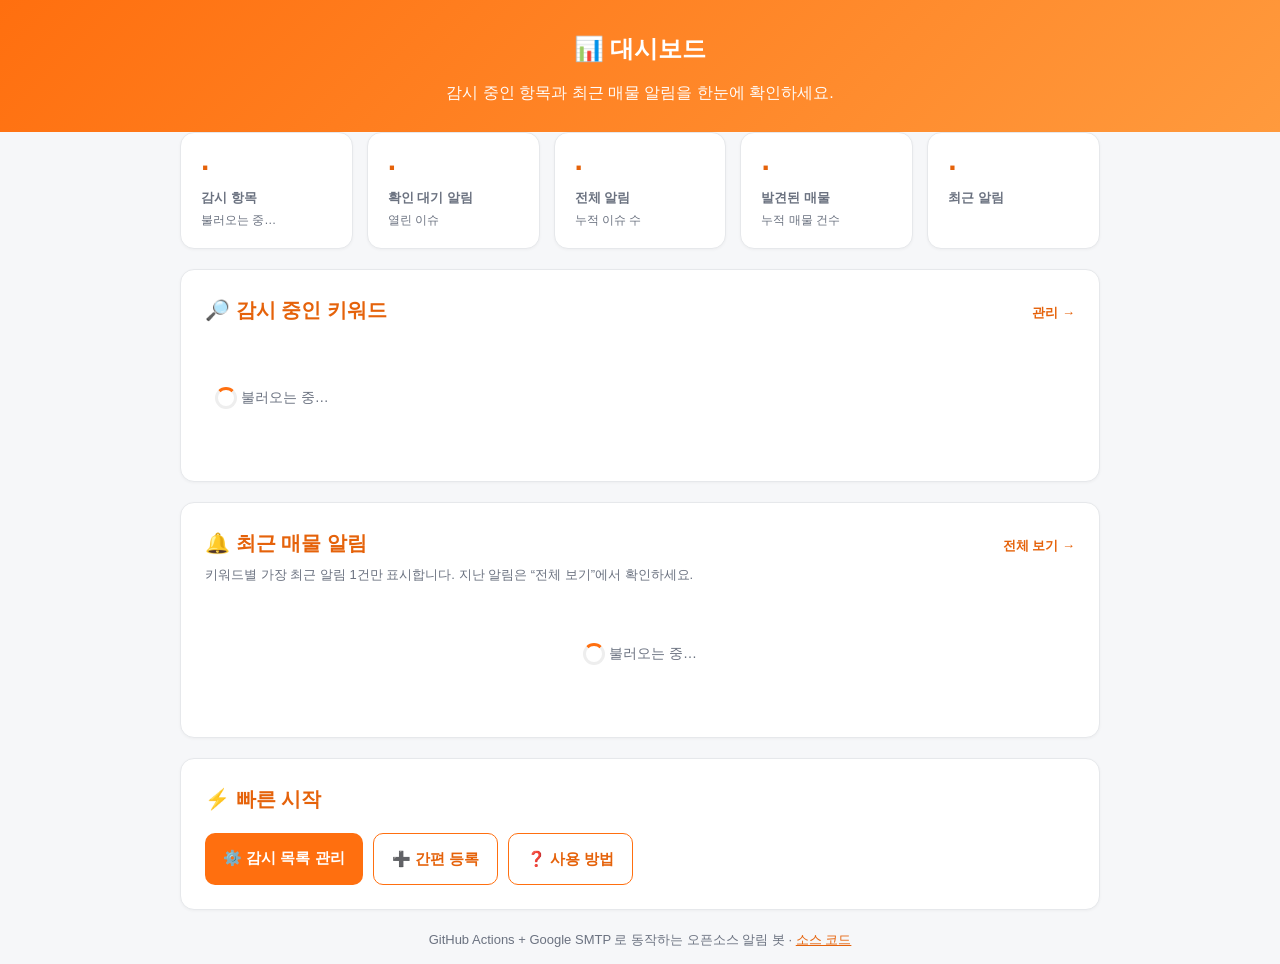
==== docs/index.html @ e6c7c2af "fix: 정적 자산에 버전 쿼리(?v=) 추가해 브라우저 캐시로 옛 화면이 남는 문제 해결 '등록일 범위' 필터를 무료나눔과 분리한 변경이 배포됐는데도, 브라우저가 이전 admin" ====
<!doctype html>
<html lang="ko">
<head>
  <meta charset="utf-8" />
  <meta name="viewport" content="width=device-width, initial-scale=1" />
  <title>🛒 중고 알리미 · 대시보드</title>
  <meta name="description" content="원하는 제품 키워드·지역·희망가를 등록하면 당근마켓·중고나라에 조건에 맞는 신규 매물이 올라올 때 이메일과 GitHub 이슈로 알려드립니다." />
  <link rel="icon" href="data:image/svg+xml,%3Csvg xmlns='http://www.w3.org/2000/svg' viewBox='0 0 100 100'%3E%3Ctext y='.9em' font-size='90'%3E%F0%9F%A5%95%3C/text%3E%3C/svg%3E" />
  <link rel="stylesheet" href="./assets/style.css?v=20260928" />
  <script src="./assets/theme.js?v=20260928"></script>
</head>
<body data-page="dashboard">
  <div id="nav-mount"></div>

  <header class="hero slim">
    <div class="wrap wide">
      <h1>📊 대시보드</h1>
      <p class="tagline">감시 중인 항목과 최근 매물 알림을 한눈에 확인하세요.</p>
    </div>
  </header>

  <main class="wrap wide">
    <!-- 통계 카드 -->
    <section class="stat-grid">
      <div class="stat">
        <div class="num" id="stat-watch">·</div>
        <div class="lbl">감시 항목</div>
        <div class="sub" id="stat-watch-sub">불러오는 중…</div>
      </div>
      <div class="stat">
        <div class="num" id="stat-open">·</div>
        <div class="lbl">확인 대기 알림</div>
        <div class="sub" id="stat-open-sub">열린 이슈</div>
      </div>
      <div class="stat">
        <div class="num" id="stat-total">·</div>
        <div class="lbl">전체 알림</div>
        <div class="sub">누적 이슈 수</div>
      </div>
      <div class="stat">
        <div class="num" id="stat-items">·</div>
        <div class="lbl">발견된 매물</div>
        <div class="sub">누적 매물 건수</div>
      </div>
      <div class="stat">
        <div class="num" id="stat-last">·</div>
        <div class="lbl">최근 알림</div>
        <div class="sub" id="stat-last-sub"></div>
      </div>
    </section>

    <!-- 감시 중인 키워드 -->
    <section class="card">
      <div class="section-head">
        <h2>🔎 감시 중인 키워드</h2>
        <a href="./admin.html">관리 →</a>
      </div>
      <div id="kw-chips" class="chips">
        <p class="state-msg"><span class="spinner"></span> 불러오는 중…</p>
      </div>
    </section>

    <!-- 최근 매물 알림 -->
    <section class="card">
      <div class="section-head">
        <h2>🔔 최근 매물 알림</h2>
        <a href="./issues.html">전체 보기 →</a>
      </div>
      <p class="hint" style="margin-top:-6px;">키워드별 가장 최근 알림 1건만 표시합니다. 지난 알림은 “전체 보기”에서 확인하세요.</p>
      <div id="recent-list" class="issue-list">
        <p class="state-msg"><span class="spinner"></span> 불러오는 중…</p>
      </div>
    </section>

    <!-- 빠른 시작 -->
    <section class="card">
      <div class="section-head"><h2>⚡ 빠른 시작</h2></div>
      <div class="btn-row">
        <a class="button-link" href="./admin.html">⚙️ 감시 목록 관리</a>
        <a class="button-link secondary" href="./add.html">➕ 간편 등록</a>
        <a class="button-link secondary" href="./help.html">❓ 사용 방법</a>
      </div>
    </section>
  </main>

  <footer class="wrap wide">
    <p>
      GitHub Actions + Google SMTP 로 동작하는 오픈소스 알림 봇 ·
      <a href="https://github.com/leemgs/used-notifier" target="_blank" rel="noopener">소스 코드</a>
    </p>
  </footer>

  <script src="./assets/nav.js?v=20260928"></script>
  <script src="./assets/gh-data.js?v=20260928"></script>
  <script src="./assets/dashboard.js?v=20260928"></script>
</body>
</html>
---- docs/assets/style.css ----
:root {
  --carrot: #ff6f0f;
  --carrot-dark: #e5620a;
  --carrot-lite: #ff9a3d;
  --soft: #fff4ec;
  --ink: #1f1f1f;
  --muted: #6b7280;
  --bg: #f6f7f9;
  --card: #ffffff;
  --border: #e6e8eb;
}

* { box-sizing: border-box; }

body {
  margin: 0;
  background: var(--bg);
  color: var(--ink);
  font-family: -apple-system, BlinkMacSystemFont, "Apple SD Gothic Neo",
    "Malgun Gothic", "Segoe UI", Roboto, sans-serif;
  line-height: 1.6;
}

.wrap { max-width: 680px; margin: 0 auto; padding: 0 20px; }

.hero {
  background: linear-gradient(135deg, var(--carrot), var(--carrot-lite));
  color: #fff;
  padding: 48px 0 40px;
  text-align: center;
}
.hero h1 { margin: 0 0 12px; font-size: 28px; }
.hero .tagline { margin: 0; font-size: 16px; opacity: 0.97; }

main { padding: 28px 0; }

.card {
  background: var(--card);
  border: 1px solid var(--border);
  border-radius: 14px;
  padding: 24px;
  margin-bottom: 20px;
  box-shadow: 0 1px 3px rgba(0, 0, 0, 0.04);
}
.card h2 { margin: 0 0 16px; font-size: 20px; color: var(--carrot-dark); }
.card h3 { margin: 22px 0 6px; font-size: 15px; }

.steps ol { margin: 0; padding-left: 20px; }
.steps li { margin-bottom: 6px; }

form { display: flex; flex-direction: column; gap: 14px; }
label { display: flex; flex-direction: column; font-weight: 600; font-size: 14px; gap: 6px; }
input, select {
  padding: 12px 14px;
  border: 1px solid var(--border);
  border-radius: 10px;
  font-size: 16px;
  font-weight: 400;
  background: #fff;
  width: 100%;
}
select:disabled { background: #f1f3f5; color: var(--muted); }
input:focus, select:focus { outline: 2px solid var(--carrot); border-color: var(--carrot); }

button, .button-link {
  display: inline-block;
  background: var(--carrot);
  color: #fff;
  border: none;
  padding: 13px 18px;
  border-radius: 10px;
  font-size: 15px;
  font-weight: 700;
  cursor: pointer;
  text-decoration: none;
  text-align: center;
}
button:hover, .button-link:hover { background: var(--carrot-dark); }
button.secondary, .button-link.secondary {
  background: #fff;
  color: var(--carrot-dark);
  border: 1.5px solid var(--carrot);
}
button.secondary:hover, .button-link.secondary:hover { background: var(--soft); }

.button-link { margin-top: 6px; }

.result { margin-top: 8px; }
.hidden { display: none; }
.hint { color: var(--muted); font-size: 13px; margin: 4px 0 8px; }

pre {
  background: #0f172a;
  color: #e2e8f0;
  padding: 16px;
  border-radius: 10px;
  overflow-x: auto;
  font-size: 13px;
  margin: 0 0 10px;
}
code { font-family: "SFMono-Regular", Menlo, Consolas, monospace; }
.hint code, .secrets code {
  background: #f1f3f5;
  color: var(--carrot-dark);
  padding: 1px 5px;
  border-radius: 4px;
  font-size: 12px;
}

.secrets { margin: 6px 0 12px; padding-left: 18px; }
.secrets li { margin-bottom: 4px; }

.chat-msg {
  background: var(--soft);
  border: 1.5px dashed var(--carrot);
  border-radius: 10px;
  padding: 16px;
  font-size: 17px;
  color: var(--ink);
  margin: 6px 0 12px;
  user-select: all;
  -webkit-user-select: all;
}

.example p { margin: 0; }

/* ---- 관리자 페이지 ---- */
.row { display: flex; gap: 12px; }
.row > label { flex: 1; }
.btn-row { display: flex; gap: 10px; flex-wrap: wrap; }
.status { font-size: 13px; margin: 10px 0 0; min-height: 18px; }
.status.ok { color: #128a3c; }
.status.err { color: #d23f31; }
.help { margin-bottom: 14px; }
.help summary { cursor: pointer; font-weight: 600; color: var(--carrot-dark); font-size: 14px; }
label.check { flex-direction: row; align-items: center; gap: 8px; font-weight: 400; }
label.check input { width: auto; }
label.free-share-check { flex-wrap: wrap; font-weight: 700; }
label.free-share-check .hint { flex-basis: 100%; margin-left: 25px; }
input:disabled { cursor: not-allowed; background: #f1f5f9; color: #64748b; }
.req { color: #d23f31; }

.list-head { display: flex; align-items: center; justify-content: space-between; gap: 10px; }
.list-head h2 { margin: 0; }
#add-btn { padding: 8px 14px; font-size: 14px; }

.list-tools { display: flex; align-items: end; gap: 12px; margin-top: 18px; }
.list-tools label { margin: 0; }
.watch-search { flex: 1; }
.watch-search input { margin-top: 5px; }
.enabled-filter { width: 125px; flex: none; }
.enabled-filter select { margin-top: 5px; }
.page-size { width: 110px; flex: none; }
.page-size select { margin-top: 5px; }

.pagination { display: flex; justify-content: center; gap: 6px; flex-wrap: wrap; margin-top: 18px; }
.page-button {
  min-width: 36px; padding: 7px 10px; border-radius: 7px; font-size: 13px;
  color: var(--carrot-dark); background: #fff; border: 1px solid var(--border);
}
.page-button:hover:not(:disabled) { background: var(--soft); }
.page-button.current { color: #fff; background: var(--carrot); border-color: var(--carrot); }
.page-button:disabled { cursor: not-allowed; opacity: .45; }

.table-scroll { overflow-x: auto; margin-top: 12px; }
.watch-table { width: 100%; border-collapse: collapse; font-size: 14px; }
.watch-table th, .watch-table td {
  text-align: left; padding: 10px 8px; border-bottom: 1px solid var(--border);
  vertical-align: middle;
}
.watch-table th { font-size: 12px; color: var(--muted); font-weight: 700; }
.watch-table .muted-cell { color: var(--muted); max-width: 160px; overflow: hidden; text-overflow: ellipsis; white-space: nowrap; }
.watch-table .actions { white-space: nowrap; text-align: right; }
button.mini {
  padding: 6px 10px; font-size: 12px; border-radius: 6px; margin-left: 4px;
  background: #fff; color: var(--carrot-dark); border: 1.5px solid var(--carrot);
}
button.mini:hover { background: var(--soft); }
button.mini.danger { color: #d23f31; border-color: #f0b6b0; }
button.mini.danger:hover { background: #fdeceb; }

footer { text-align: center; color: var(--muted); font-size: 13px; padding: 24px 0 40px; }
footer a { color: var(--carrot-dark); }

@media (max-width: 480px) {
  .hero h1 { font-size: 23px; }
  .card { padding: 18px; }
  .list-tools { align-items: stretch; flex-direction: column; }
  .enabled-filter { width: 100%; }
  .page-size { width: 100%; }
}

/* ============================================================
   메뉴 기반 다중 페이지 UI (네비게이션 / 대시보드 / 이슈)
   ============================================================ */

.wrap.wide { max-width: 960px; }
.wrap.xwide { max-width: 1180px; }

/* ---- 상단 네비게이션 ---- */
.topnav {
  position: sticky; top: 0; z-index: 50;
  background: rgba(255, 255, 255, 0.92);
  backdrop-filter: saturate(180%) blur(8px);
  border-bottom: 1px solid var(--border);
}
.nav-inner {
  max-width: 960px; margin: 0 auto; padding: 10px 20px;
  display: flex; align-items: center; gap: 14px;
}
.brand {
  font-weight: 800; font-size: 18px; color: var(--carrot-dark);
  text-decoration: none; white-space: nowrap; display: flex; align-items: center; gap: 4px;
}
.nav-links { display: flex; gap: 4px; margin-left: auto; align-items: center; flex-wrap: wrap; }
.nav-link {
  display: inline-flex; align-items: center; gap: 6px;
  padding: 8px 12px; border-radius: 9px;
  color: var(--ink); text-decoration: none; font-weight: 600; font-size: 14px;
}
.nav-link:hover { background: var(--soft); color: var(--carrot-dark); }
.nav-link.active { background: var(--carrot); color: #fff; }
.nav-link.active:hover { background: var(--carrot-dark); color: #fff; }
.nav-ext { color: var(--muted); font-weight: 500; }
.nav-toggle {
  display: none; margin-left: auto;
  background: #fff; color: var(--ink); border: 1px solid var(--border);
  border-radius: 8px; padding: 6px 12px; font-size: 18px; font-weight: 700;
}

@media (max-width: 720px) {
  .nav-toggle { display: block; }
  .nav-links {
    display: none; position: absolute; left: 0; right: 0; top: 100%;
    flex-direction: column; align-items: stretch; gap: 0;
    background: #fff; border-bottom: 1px solid var(--border); padding: 8px;
    box-shadow: 0 8px 20px rgba(0,0,0,0.06);
  }
  .nav-links.open { display: flex; }
  .nav-inner { position: relative; }
  .nav-link { border-radius: 8px; padding: 12px; }
}

/* ---- 대시보드 통계 카드 ---- */
.stat-grid {
  display: grid; grid-template-columns: repeat(auto-fit, minmax(150px, 1fr));
  gap: 14px; margin-bottom: 20px;
}
.stat {
  background: var(--card); border: 1px solid var(--border); border-radius: 14px;
  padding: 18px 20px; box-shadow: 0 1px 3px rgba(0,0,0,0.04);
}
.stat .num { font-size: 30px; font-weight: 800; color: var(--carrot-dark); line-height: 1.1; }
.stat .lbl { font-size: 13px; color: var(--muted); margin-top: 4px; font-weight: 600; }
.stat .sub { font-size: 12px; color: var(--muted); margin-top: 2px; }

/* ---- 칩(키워드) ---- */
.chips { display: flex; flex-wrap: wrap; gap: 8px; }
.chip {
  display: inline-flex; align-items: center; gap: 6px;
  background: var(--soft); color: var(--carrot-dark);
  border: 1px solid #ffd9bd; border-radius: 999px;
  padding: 6px 12px; font-size: 13px; font-weight: 600;
}
.chip.off { background: #f1f3f5; color: var(--muted); border-color: var(--border); }
.chip .dot { width: 7px; height: 7px; border-radius: 50%; background: #22a558; }
.chip.off .dot { background: #b0b6bd; }

/* ---- 이슈/알림 리스트 ---- */
.issue-list { display: flex; flex-direction: column; gap: 12px; }
.issue-item {
  display: block; background: var(--card); border: 1px solid var(--border);
  border-radius: 12px; padding: 14px 16px; text-decoration: none; color: inherit;
  transition: border-color .12s, box-shadow .12s;
}
.issue-item:hover { border-color: var(--carrot); box-shadow: 0 2px 10px rgba(0,0,0,0.08); }
.issue-top { display: flex; align-items: center; gap: 8px; flex-wrap: wrap; }
.issue-title { font-weight: 700; font-size: 15px; color: var(--ink); }
.issue-meta { display: flex; gap: 10px; flex-wrap: wrap; color: var(--muted); font-size: 13px; margin-top: 6px; }
.issue-meta b { color: var(--ink); }
.badge {
  display: inline-block; font-size: 11px; font-weight: 700; border-radius: 999px;
  padding: 2px 9px; white-space: nowrap;
}
.badge.open { background: #e7f6ec; color: #128a3c; }
.badge.closed { background: #f0eef7; color: #7c5cbf; }
.badge.count { background: var(--soft); color: var(--carrot-dark); }

/* ---- 필터 바 ---- */
.filter-bar { display: flex; gap: 10px; flex-wrap: wrap; align-items: center; margin-bottom: 16px; }
.filter-bar input, .filter-bar select { width: auto; flex: 1; min-width: 140px; }
.seg { display: inline-flex; border: 1px solid var(--border); border-radius: 9px; overflow: hidden; }
.seg button {
  background: #fff; color: var(--muted); border: none; border-radius: 0;
  padding: 9px 14px; font-size: 13px; font-weight: 600;
}
.seg button.on { background: var(--carrot); color: #fff; }

/* ---- 상태 표시 ---- */
.state-msg { text-align: center; color: var(--muted); padding: 34px 10px; font-size: 14px; }
.spinner {
  width: 22px; height: 22px; border: 3px solid #eee; border-top-color: var(--carrot);
  border-radius: 50%; display: inline-block; animation: spin .8s linear infinite; vertical-align: middle;
}
@keyframes spin { to { transform: rotate(360deg); } }

.section-head { display: flex; align-items: baseline; justify-content: space-between; gap: 10px; margin: 0 0 12px; }
.section-head h2 { margin: 0; }
.section-head a { font-size: 13px; color: var(--carrot-dark); font-weight: 600; text-decoration: none; }

/* 대시보드에서는 hero를 조금 더 컴팩트하게 */
.hero.slim { padding: 30px 0 26px; }
.hero.slim h1 { font-size: 24px; }

/* ---- 이슈 카드 안의 매물 테이블 ---- */
.issue-item.static { cursor: default; }
.issue-item.static:hover { border-color: var(--border); box-shadow: 0 1px 3px rgba(0,0,0,0.04); }
.issue-link { margin-left: auto; font-size: 12px; color: var(--carrot-dark); font-weight: 700; text-decoration: none; white-space: nowrap; }
.issue-link:hover { text-decoration: underline; }

.item-table { width: 100%; border-collapse: collapse; font-size: 13px; margin-top: 12px; }
.item-table th, .item-table td { text-align: left; padding: 7px 9px; border-bottom: 1px solid var(--border); white-space: nowrap; }
.item-table th { font-size: 11px; color: var(--muted); font-weight: 700; background: #fafbfc; }
.item-table td.it-title { white-space: normal; min-width: 150px; max-width: 320px; font-weight: 600; color: var(--ink); }
.item-table td { color: var(--muted); }
.item-table a { color: var(--carrot-dark); text-decoration: none; font-weight: 600; }
.item-table a:hover { text-decoration: underline; }
.item-table tr:last-child td { border-bottom: none; }

/* ---- 감시 목록: 수신 이메일 전체 표시 ---- */
.watch-table td.email-cell { white-space: normal; vertical-align: middle; }
.email-chip {
  display: inline-block; background: #eef2ff; color: #3730a3;
  border: 1px solid #dfe4ff; border-radius: 6px;
  padding: 2px 7px; margin: 2px 4px 2px 0; font-size: 12px;
  white-space: nowrap; /* 주소는 한 줄로 (중간 잘림 방지) */
}
.email-count {
  display: inline-block; background: var(--carrot); color: #fff;
  border-radius: 999px; padding: 1px 8px; font-size: 11px; font-weight: 700; margin-left: 2px;
}
.muted-hint { color: var(--muted); font-size: 13px; }

/* ---- 사이트(소스) 배지/칩 ---- */
.badge.site { background: #eef2ff; color: #3730a3; }
.badge.site.site-daangn { background: #fff1e6; color: #c2410c; }
.badge.site.site-joongna { background: #e7f6ec; color: #15803d; }
.badge.site.site-bunjang { background: #eef4ff; color: #1d4ed8; }
.site-chip {
  background: #fff1e6; color: #c2410c; border-color: #ffd9bd;
  margin: 2px 4px 2px 0; padding: 3px 9px; font-size: 12px;
}
.site-chip.site-joongna { background: #e7f6ec; color: #15803d; border-color: #bfe6cd; }
.site-chip.site-bunjang { background: #eef4ff; color: #1d4ed8; border-color: #c3d4fb; }
/* 활성 사이트 필터 칩은 현재 페이지 테마 색을 따른다 */
.seg-site button.on { background: var(--carrot); color: #fff; }
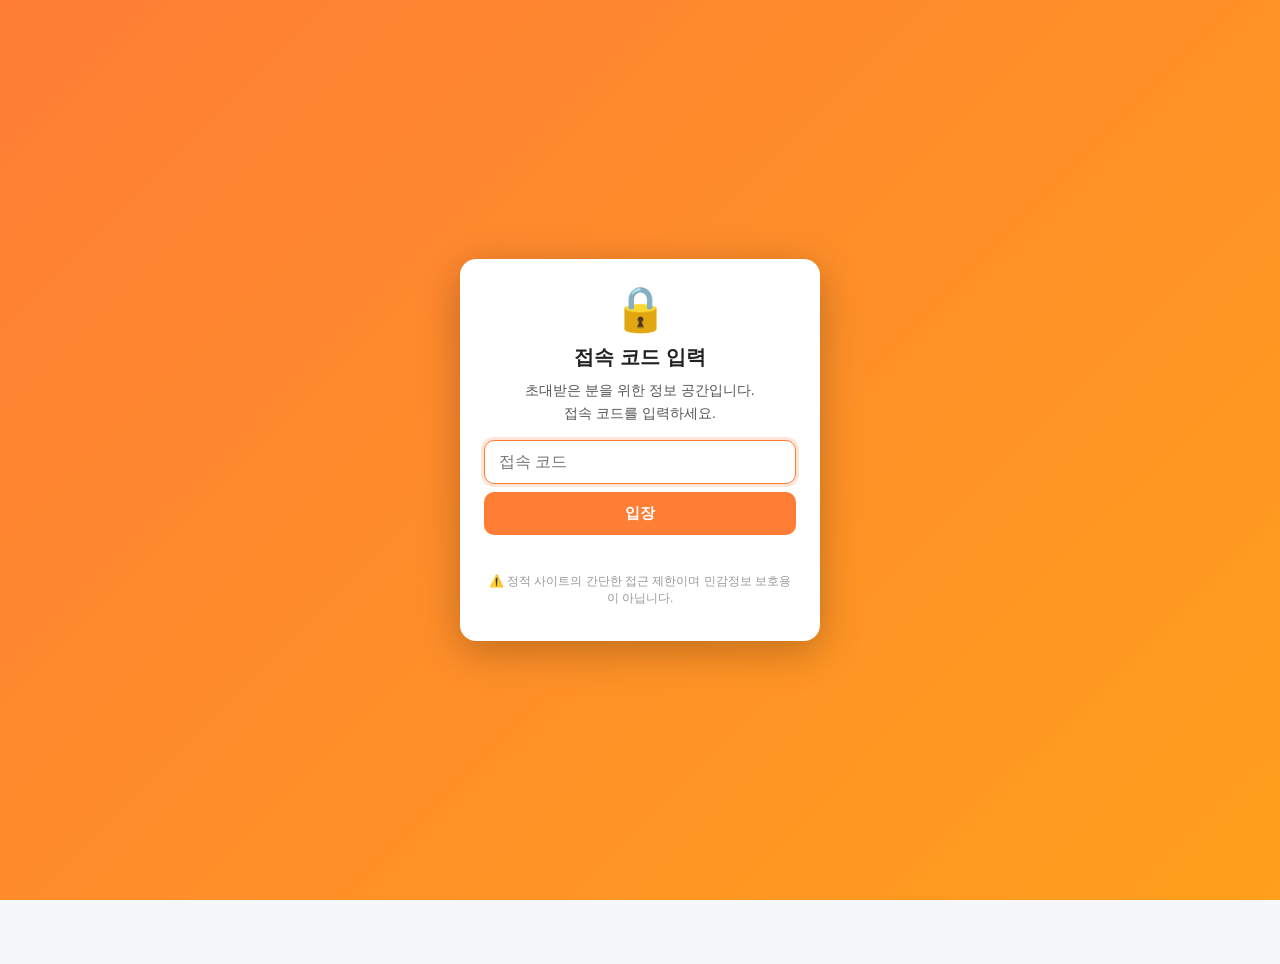
==== commit 2b3473e8: "feat: 홈페이지 접속 코드 게이트(초대 사용자용 간단 접근 제한) 추가 홈페이지를 초대받은 사용자를 위한 정보 공간으로 쓰기 위해, 모든 페이지에 접속 코드 입력 게이트를 추가" ====
--- a/docs/index.html
+++ b/docs/index.html
@@ -6,8 +6,9 @@
   <title>🛒 중고 알리미 · 대시보드</title>
   <meta name="description" content="원하는 제품 키워드·지역·희망가를 등록하면 당근마켓·중고나라에 조건에 맞는 신규 매물이 올라올 때 이메일과 GitHub 이슈로 알려드립니다." />
   <link rel="icon" href="data:image/svg+xml,%3Csvg xmlns='http://www.w3.org/2000/svg' viewBox='0 0 100 100'%3E%3Ctext y='.9em' font-size='90'%3E%F0%9F%A5%95%3C/text%3E%3C/svg%3E" />
-  <link rel="stylesheet" href="./assets/style.css?v=20260928" />
-  <script src="./assets/theme.js?v=20260928"></script>
+  <link rel="stylesheet" href="./assets/style.css?v=20261122" />
+  <script src="./assets/theme.js?v=20261122"></script>
+  <script src="./assets/site.js?v=20261122"></script>
 </head>
 <body data-page="dashboard">
   <div id="nav-mount"></div>
@@ -90,8 +91,8 @@
     </p>
   </footer>
 
-  <script src="./assets/nav.js?v=20260928"></script>
-  <script src="./assets/gh-data.js?v=20260928"></script>
-  <script src="./assets/dashboard.js?v=20260928"></script>
+  <script src="./assets/nav.js?v=20261122"></script>
+  <script src="./assets/gh-data.js?v=20261122"></script>
+  <script src="./assets/dashboard.js?v=20261122"></script>
 </body>
 </html>
